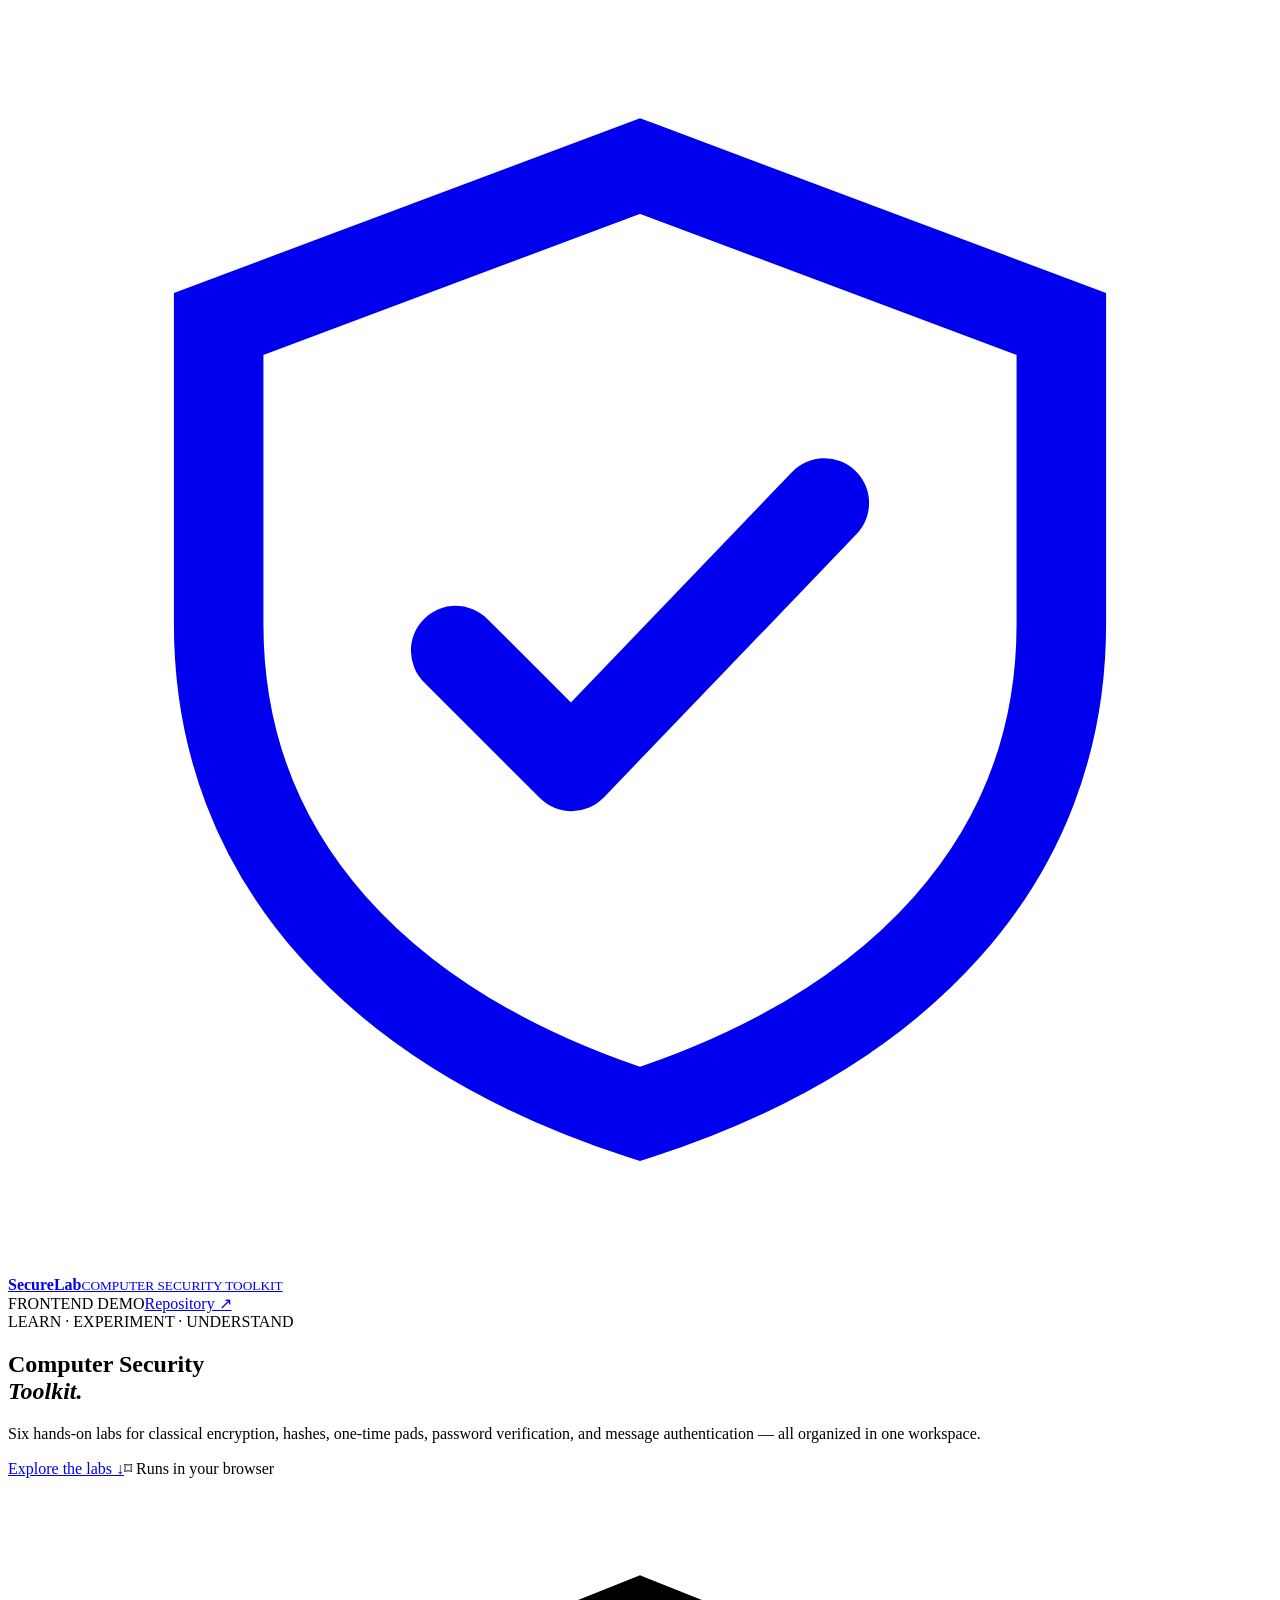
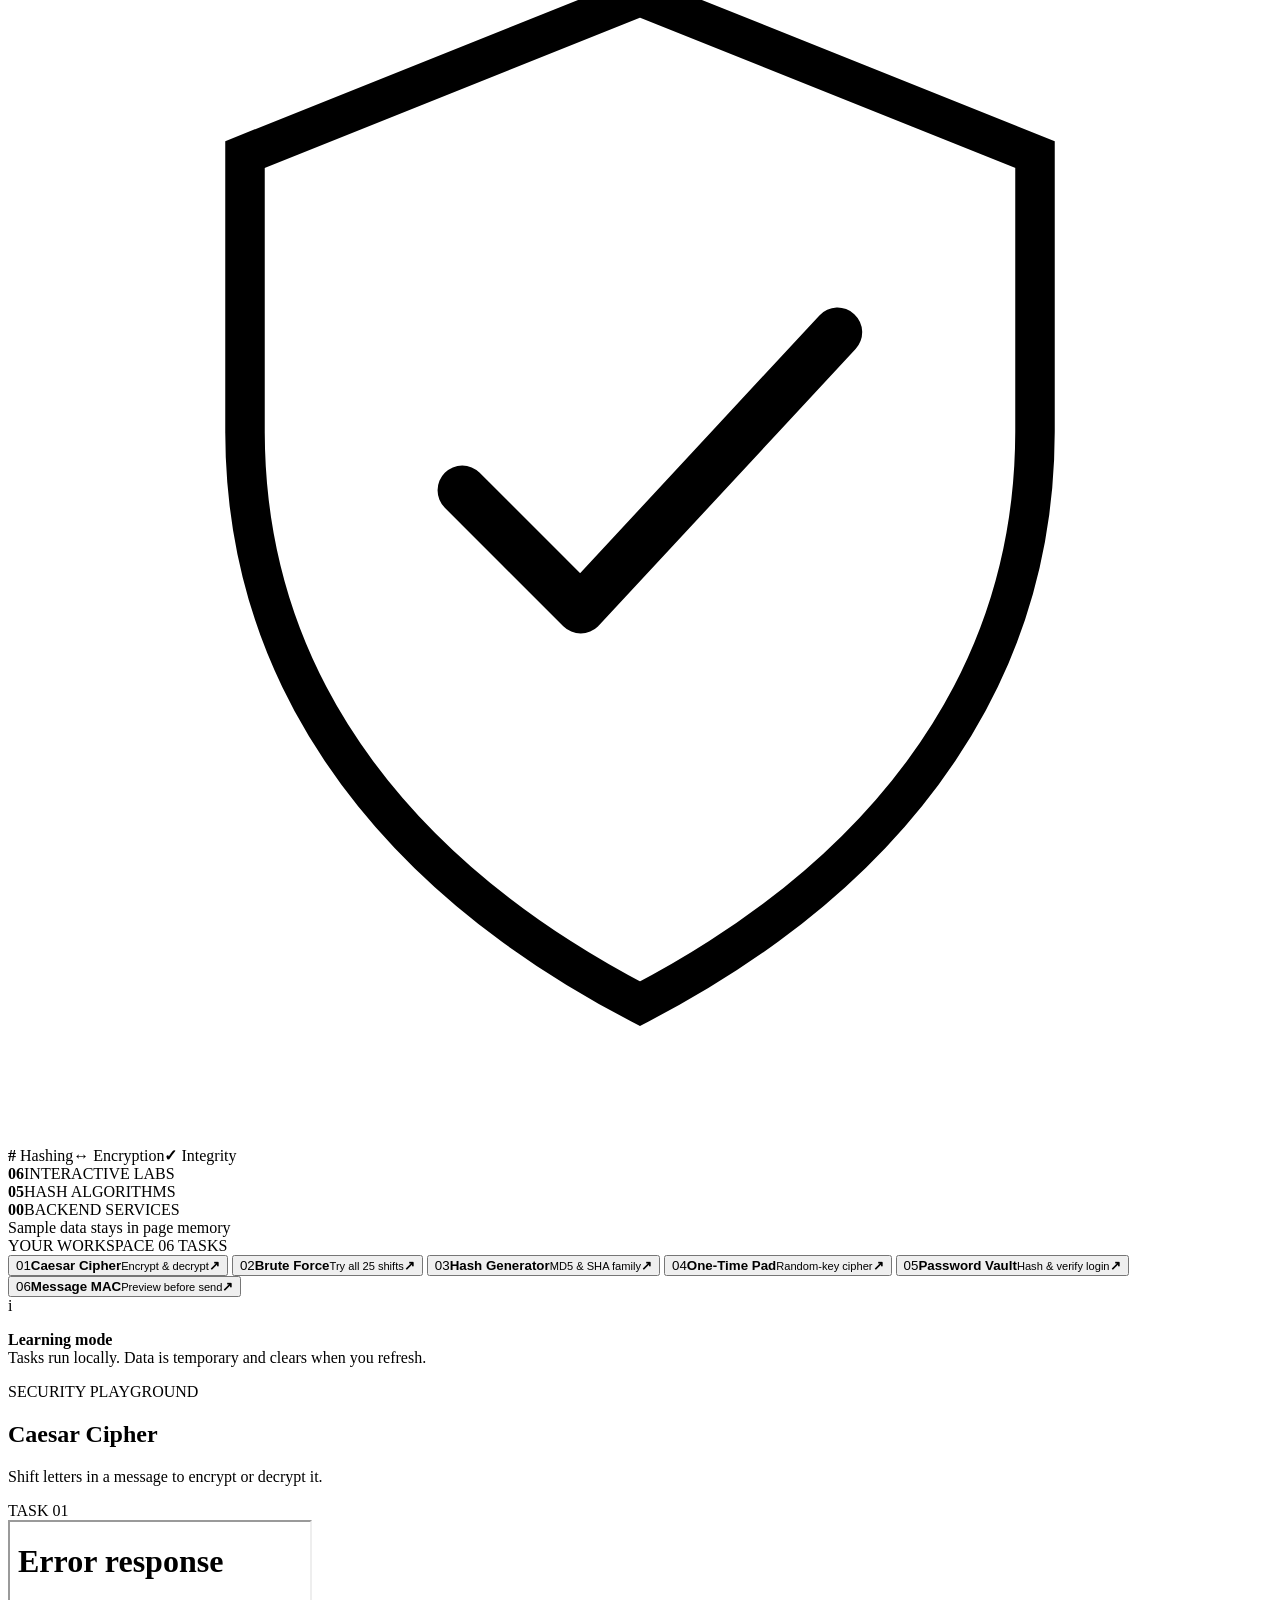
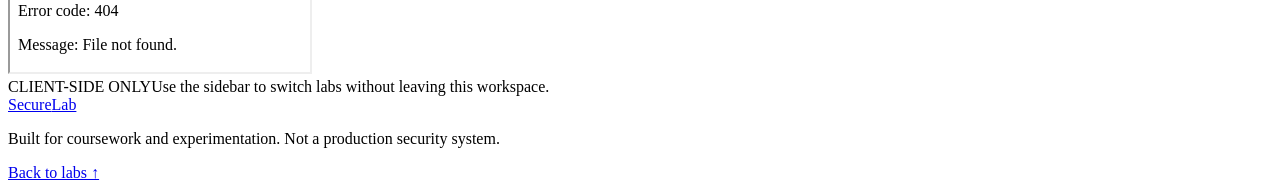
==== index.html @ 9d300cfb "Create single-page SecureLab workspace shell" ====
<!doctype html>
<html lang="en">
<head>
  <meta charset="utf-8">
  <meta name="viewport" content="width=device-width, initial-scale=1">
  <meta name="theme-color" content="#090d19">
  <meta name="description" content="Six interactive Computer Security labs in one workspace.">
  <title>SecureLab — Computer Security Toolkit</title>
  <link rel="stylesheet" href="style.css">
  <script src="app.js" defer></script>
</head>
<body>
  <div class="background-glow glow-a"></div><div class="background-glow glow-b"></div>
  <header class="topbar">
    <a class="brand" href="#" aria-label="SecureLab home">
      <span class="brand-mark"><svg viewBox="0 0 24 24" fill="none"><path d="M12 3 20 6v5.7c0 4.5-3.1 7.7-8 9.3-4.9-1.6-8-4.8-8-9.3V6l8-3Z" stroke="currentColor" stroke-width="1.7"/><path d="m8.5 12.2 2.2 2.2 4.8-5" stroke="currentColor" stroke-width="1.7" stroke-linecap="round" stroke-linejoin="round"/></svg></span>
      <span class="brand-text"><strong>Secure<span>Lab</span></strong><small>COMPUTER SECURITY TOOLKIT</small></span>
    </a>
    <div class="topbar-right"><span class="demo-pill"><i></i> FRONTEND DEMO</span><a href="https://github.com/Abdelsatttar/SECURITY-TASKS" target="_blank" rel="noreferrer">Repository ↗</a></div>
  </header>

  <main class="page">
    <section class="hero">
      <div class="hero-copy">
        <div class="eyebrow"><span></span> LEARN · EXPERIMENT · UNDERSTAND</div>
        <h1>Computer Security<br><em>Toolkit.</em></h1>
        <p>Six hands-on labs for classical encryption, hashes, one-time pads, password verification, and message authentication — all organized in one workspace.</p>
        <div class="hero-actions"><a href="#labs" class="primary-button" id="exploreBtn">Explore the labs <b>↓</b></a><span class="run-note"><span class="tiny-lock">⌑</span> Runs in your browser</span></div>
      </div>
      <div class="hero-art" aria-hidden="true">
        <div class="orbit orbit-one"></div><div class="orbit orbit-two"></div>
        <div class="core-shield"><svg viewBox="0 0 64 64" fill="none"><path d="M32 6 52 14v14c0 13.5-8.5 23-20 29C20.5 51 12 41.5 12 28V14L32 6Z" stroke="currentColor" stroke-width="2"/><path d="m23 31 6 6 13-14" stroke="currentColor" stroke-width="2.5" stroke-linecap="round" stroke-linejoin="round"/></svg></div>
        <span class="float-chip chip-a"><b class="chip-symbol purple">#</b> Hashing</span><span class="float-chip chip-b"><b class="chip-symbol cyan">↔</b> Encryption</span><span class="float-chip chip-c"><b class="chip-symbol green">✓</b> Integrity</span>
      </div>
      <div class="stats">
        <div><strong>06</strong><span>INTERACTIVE LABS</span></div><div><strong>05</strong><span>HASH ALGORITHMS</span></div><div><strong>00</strong><span>BACKEND SERVICES</span></div><div class="stats-note"><i></i> Sample data stays in page memory</div>
      </div>
    </section>

    <section class="workspace" id="labs">
      <aside class="sidebar">
        <div class="side-heading">YOUR WORKSPACE <span>06 TASKS</span></div>
        <button class="nav-item active" type="button" data-task="1"><span class="nav-no">01</span><span><strong>Caesar Cipher</strong><small>Encrypt & decrypt</small></span><b>↗</b></button>
        <button class="nav-item" type="button" data-task="2"><span class="nav-no">02</span><span><strong>Brute Force</strong><small>Try all 25 shifts</small></span><b>↗</b></button>
        <button class="nav-item" type="button" data-task="3"><span class="nav-no">03</span><span><strong>Hash Generator</strong><small>MD5 & SHA family</small></span><b>↗</b></button>
        <button class="nav-item" type="button" data-task="4"><span class="nav-no">04</span><span><strong>One-Time Pad</strong><small>Random-key cipher</small></span><b>↗</b></button>
        <button class="nav-item" type="button" data-task="5"><span class="nav-no">05</span><span><strong>Password Vault</strong><small>Hash & verify login</small></span><b>↗</b></button>
        <button class="nav-item" type="button" data-task="6"><span class="nav-no">06</span><span><strong>Message MAC</strong><small>Preview before send</small></span><b>↗</b></button>
        <div class="sidebar-note"><span>i</span><p><strong>Learning mode</strong><br>Tasks run locally. Data is temporary and clears when you refresh.</p></div>
      </aside>

      <section class="content-panel">
        <div class="content-heading"><div><div class="eyebrow"><span></span> SECURITY PLAYGROUND</div><h2 id="currentTitle">Caesar Cipher</h2><p id="currentDescription">Shift letters in a message to encrypt or decrypt it.</p></div><span class="task-counter" id="taskCounter">TASK 01 <i></i></span></div>
        <div class="frame-wrap" id="frameWrap"><iframe id="taskFrame" title="Selected Computer Security task" src="task-1.html" loading="eager"></iframe></div>
        <div class="content-bottom"><span><i></i> CLIENT-SIDE ONLY</span><span>Use the sidebar to switch labs without leaving this workspace.</span></div>
      </section>
    </section>

    <footer class="footer"><a class="footer-brand" href="#">Secure<span>Lab</span></a><p>Built for coursework and experimentation. Not a production security system.</p><a href="#labs">Back to labs ↑</a></footer>
  </main>
  <div id="toast" class="toast" role="status" aria-live="polite"></div>
</body>
</html>
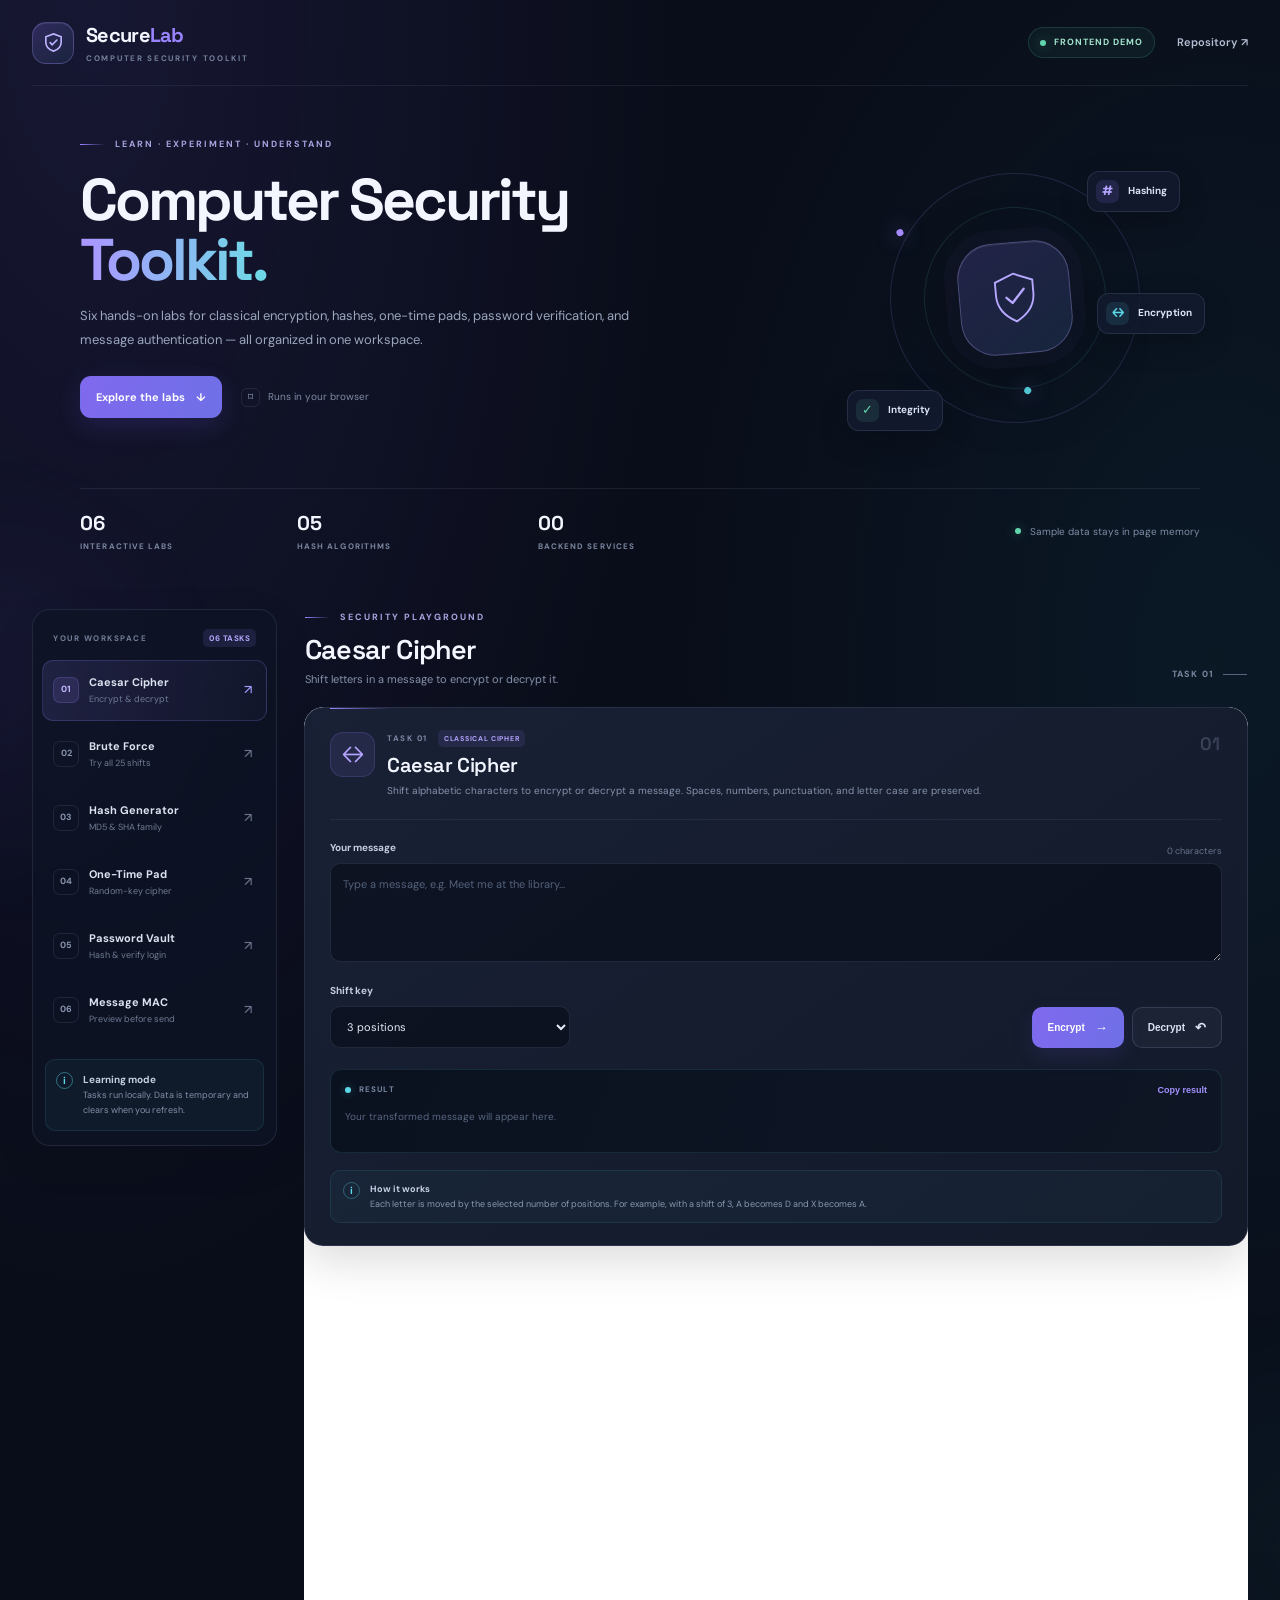
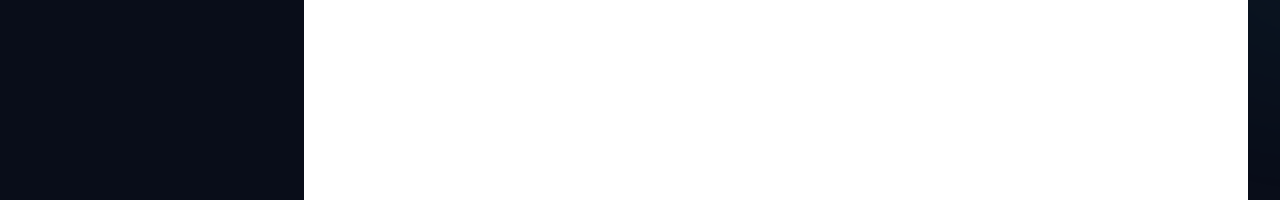
==== commit 9c9bb8ec: "Initialize shared stores before task frames load" ====
--- a/index.html
+++ b/index.html
@@ -7,6 +7,7 @@
   <meta name="description" content="Six interactive Computer Security labs in one workspace.">
   <title>SecureLab — Computer Security Toolkit</title>
   <link rel="stylesheet" href="style.css">
+  <script>window.SecurityStore = window.SecurityStore || { otpKeys: Object.create(null), users: Object.create(null), outbox: [] };</script>
   <script src="app.js" defer></script>
 </head>
 <body>
--- a/style.css
+++ b/style.css
@@ -0,0 +1,13 @@
+@import url('https://fonts.googleapis.com/css2?family=DM+Sans:wght@400;500;600;700&family=Space+Grotesk:wght@400;500;600;700&display=swap');
+:root{color-scheme:dark;--bg:#090d19;--panel:#11182a;--line:rgba(160,177,218,.13);--text:#f4f6ff;--muted:#97a3bb;--purple:#9a83ff;--cyan:#5cd8e8;--green:#60d6ad}
+*{box-sizing:border-box}html{scroll-behavior:smooth;scroll-padding-top:18px}body{margin:0;min-height:100vh;background:radial-gradient(ellipse at 7% 0%,rgba(83,67,164,.18),transparent 38rem),radial-gradient(ellipse at 95% 25%,rgba(25,125,147,.1),transparent 35rem),var(--bg);color:var(--text);font-family:'DM Sans',Inter,system-ui,sans-serif;line-height:1.55;overflow-x:hidden;position:relative}a{color:inherit;text-decoration:none}button{font:inherit}.background-glow{position:absolute;z-index:-1;pointer-events:none;border-radius:50%;filter:blur(2px)}.glow-a{width:480px;height:480px;top:450px;left:-250px;background:radial-gradient(circle,rgba(116,81,213,.07),transparent 70%)}.glow-b{width:500px;height:500px;top:1300px;right:-280px;background:radial-gradient(circle,rgba(47,184,192,.055),transparent 70%)}
+.topbar{width:min(1440px,calc(100% - 64px));height:86px;margin:auto;display:flex;align-items:center;justify-content:space-between;border-bottom:1px solid rgba(176,189,224,.09)}.brand{display:flex;align-items:center;gap:12px}.brand-mark{width:42px;height:42px;display:grid;place-items:center;border:1px solid rgba(173,153,255,.28);border-radius:14px;background:linear-gradient(145deg,rgba(142,115,255,.22),rgba(92,216,232,.07));color:#c0b3ff;box-shadow:inset 0 1px 0 rgba(255,255,255,.07)}.brand-mark svg{width:23px;height:23px}.brand-text{display:flex;flex-direction:column;line-height:1.25}.brand-text strong{font:700 20px 'Space Grotesk',sans-serif;letter-spacing:-.7px}.brand-text strong span,.footer-brand span{color:var(--purple)}.brand-text small{margin-top:5px;font-size:8px;letter-spacing:1.7px;font-weight:700;color:#74809b}.topbar-right{display:flex;align-items:center;gap:22px}.topbar-right>a{color:#b5bfd3;font-size:11px;font-weight:600}.topbar-right>a:hover{color:white}.demo-pill{display:inline-flex;align-items:center;gap:8px;padding:8px 11px;border:1px solid rgba(96,214,173,.17);border-radius:999px;background:rgba(96,214,173,.055);font-size:9px;letter-spacing:1px;color:#a4e4ce;font-weight:700;white-space:nowrap}.demo-pill i,.stats-note i,.content-bottom i{width:6px;height:6px;display:inline-block;border-radius:50%;background:var(--green);box-shadow:0 0 12px rgba(96,214,173,.45)}
+.page{width:min(1440px,calc(100% - 64px));margin:auto}.hero{min-height:400px;padding:52px 48px 0;display:grid;grid-template-columns:minmax(0,1fr) 370px;gap:30px;align-items:center}.hero-copy{padding-bottom:40px}.eyebrow{display:flex;align-items:center;gap:10px;color:#a8a4df;letter-spacing:2px;font-weight:700;font-size:9px}.eyebrow>span{height:1px;width:25px;background:linear-gradient(90deg,var(--purple),transparent)}h1{margin:18px 0 14px;font:700 clamp(42px,4.6vw,65px)/1.02 'Space Grotesk',sans-serif;letter-spacing:-3px}h1 em{font-style:normal;color:transparent;background:linear-gradient(90deg,#aa98ff 5%,#6fd8e6 96%);background-clip:text;-webkit-background-clip:text}.hero-copy>p{max-width:580px;margin:0 0 24px;color:#9aa6bd;font-size:13px;line-height:1.85}.hero-actions{display:flex;align-items:center;gap:19px;flex-wrap:wrap}.primary-button{display:inline-flex;align-items:center;justify-content:center;gap:11px;min-height:42px;padding:10px 15px;border:1px solid transparent;border-radius:11px;color:white;background:linear-gradient(110deg,#8069ee,#6f70e7);box-shadow:0 8px 25px rgba(105,85,219,.18);font-size:11px;font-weight:700;transition:transform .2s,box-shadow .2s}.primary-button:hover{transform:translateY(-2px);box-shadow:0 11px 30px rgba(105,85,219,.3)}.run-note{display:flex;align-items:center;gap:8px;color:#7f8aa3;font-size:10px}.tiny-lock{width:19px;height:19px;display:grid;place-items:center;border:1px solid var(--line);border-radius:6px;color:#9ca7c3}
+.hero-art{height:285px;position:relative;display:grid;place-items:center}.orbit{position:absolute;border:1px solid rgba(156,145,241,.17);border-radius:50%;transform:rotate(-24deg)}.orbit-one{width:250px;height:250px}.orbit-two{width:182px;height:182px;border-color:rgba(91,211,225,.13);transform:rotate(35deg)}.orbit-one:before,.orbit-two:after{content:"";position:absolute;width:7px;height:7px;border-radius:50%;background:#a48bff;box-shadow:0 0 20px rgba(164,139,255,.7)}.orbit-one:before{left:42px;top:14px}.orbit-two:after{right:23px;bottom:18px;background:#5cd8e8}.core-shield{width:112px;height:112px;display:grid;place-items:center;border-radius:35px;border:1px solid rgba(185,172,255,.31);background:linear-gradient(145deg,rgba(112,93,204,.24),rgba(31,48,78,.62));color:#b7a8ff;box-shadow:0 0 0 13px rgba(132,110,230,.035),0 25px 75px rgba(0,0,0,.32),inset 0 1px 0 rgba(255,255,255,.08);transform:rotate(-5deg)}.core-shield svg{width:60px;height:60px}.float-chip{position:absolute;display:inline-flex;align-items:center;gap:9px;padding:8px 12px 8px 8px;background:rgba(18,26,46,.9);border:1px solid rgba(166,178,219,.14);box-shadow:0 10px 30px rgba(0,0,0,.19);border-radius:12px;font-size:10px;font-weight:700;color:#dce2f6}.chip-a{top:15px;right:20px}.chip-b{right:-5px;top:137px}.chip-c{left:17px;bottom:10px}.chip-symbol{width:23px;height:23px;display:grid;place-items:center;border-radius:7px;font-size:13px;font-style:normal}.chip-symbol.purple{color:#b4a4ff;background:rgba(154,131,255,.13)}.chip-symbol.cyan{color:var(--cyan);background:rgba(92,216,232,.11)}.chip-symbol.green{color:var(--green);background:rgba(96,214,173,.11)}
+.stats{grid-column:1/-1;display:grid;grid-template-columns:.8fr .9fr .85fr 1.8fr;align-items:center;gap:24px;padding:21px 0 22px;border-top:1px solid rgba(176,189,224,.1)}.stats>div:not(.stats-note){display:flex;flex-direction:column;gap:4px}.stats strong{font:700 20px 'Space Grotesk',sans-serif}.stats>div>span{font-size:8px;color:#7b87a0;letter-spacing:1.1px;font-weight:700}.stats-note{display:flex;align-items:center;justify-self:end;gap:9px;color:#7f8ca6;font-size:10px}
+.workspace{display:grid;grid-template-columns:245px minmax(0,1fr);gap:27px;align-items:start;padding-top:34px;padding-bottom:58px}.sidebar{position:sticky;top:20px;padding:15px 9px 12px;border:1px solid var(--line);border-radius:18px;background:rgba(14,20,36,.78);box-shadow:0 15px 45px rgba(0,0,0,.08)}.side-heading{display:flex;justify-content:space-between;align-items:center;padding:4px 11px 13px;color:#737f99;font-size:8px;font-weight:700;letter-spacing:1.5px}.side-heading span{padding:3px 6px;border-radius:5px;color:#b3a7ff;background:rgba(154,131,255,.12);letter-spacing:.5px}.nav-item{width:100%;min-height:61px;display:grid;grid-template-columns:27px minmax(0,1fr) 12px;align-items:center;gap:9px;padding:8px 10px;border:1px solid transparent;border-radius:11px;background:transparent;text-align:left;cursor:pointer;transition:background .18s,border-color .18s}.nav-item+.nav-item{margin-top:3px}.nav-item:hover{background:rgba(154,131,255,.06);border-color:rgba(154,131,255,.1)}.nav-item.active{background:linear-gradient(100deg,rgba(154,131,255,.13),rgba(154,131,255,.035));border-color:rgba(154,131,255,.2)}.nav-no{width:26px;height:26px;display:grid;place-items:center;border:1px solid rgba(170,182,218,.12);border-radius:7px;color:#8995b0;font-size:9px;font-weight:700}.nav-item.active .nav-no{color:#c6baff;background:rgba(154,131,255,.12);border-color:rgba(154,131,255,.2)}.nav-item strong,.nav-item small{display:block}.nav-item strong{color:#dce2f0;font-size:11px;font-weight:700}.nav-item small{margin-top:2px;color:#6f7b94;font-size:9px}.nav-item>b{color:#69748c;font-size:13px;font-weight:500}.nav-item.active>b{color:#a89aff}.sidebar-note{display:flex;gap:10px;margin:18px 3px 2px;padding:12px 10px;background:rgba(92,216,232,.045);border:1px solid rgba(92,216,232,.11);border-radius:10px}.sidebar-note>span{width:17px;height:17px;border:1px solid rgba(92,216,232,.45);color:var(--cyan);border-radius:50%;display:grid;place-items:center;flex:0 0 auto;font-size:10px;font-weight:700}.sidebar-note p{margin:0;color:#8290a9;font-size:9px;line-height:1.65}.sidebar-note strong{color:#c5d0e4;font-size:10px}
+.content-panel{min-width:0}.content-heading{display:flex;justify-content:space-between;align-items:end;gap:15px;margin:2px 1px 18px}.content-heading h2{font:600 27px 'Space Grotesk',sans-serif;letter-spacing:-.8px;margin:8px 0 4px}.content-heading p{color:#8692ab;font-size:11px;margin:0}.task-counter{display:flex;align-items:center;gap:9px;color:#7a86a0;font-size:9px;font-weight:700;letter-spacing:1.15px;padding-bottom:7px;white-space:nowrap}.task-counter i{width:24px;height:1px;background:#59647e}.frame-wrap{overflow:hidden;background:transparent;border-radius:20px;min-width:0}.frame-wrap iframe{display:block;width:100%;height:510px;border:0;overflow:hidden;background:transparent;transition:height .15s ease}.content-bottom{display:flex;justify-content:space-between;align-items:center;gap:14px;padding:12px 4px;color:#69768e;font-size:9px}.content-bottom>span:first-child{display:flex;align-items:center;gap:7px;font-size:8px;letter-spacing:1px;font-weight:700;white-space:nowrap}.content-bottom>span:last-child{text-align:right}.footer{display:flex;align-items:center;gap:18px;padding:24px 2px;border-top:1px solid rgba(176,189,224,.09)}.footer-brand{font:700 15px 'Space Grotesk',sans-serif}.footer p{flex:1;margin:0;color:#65718a;font-size:9px}.footer>a:last-child{color:#9585ec;font-size:9px;font-weight:700;white-space:nowrap}.toast{position:fixed;z-index:20;right:22px;bottom:22px;max-width:min(380px,calc(100vw - 44px));padding:12px 16px;border:1px solid rgba(96,214,173,.24);border-radius:11px;background:rgba(17,28,43,.97);color:#b8f1db;box-shadow:0 12px 40px rgba(0,0,0,.35);font-size:11px;opacity:0;transform:translateY(8px);pointer-events:none;transition:opacity .2s,transform .2s}.toast.show{opacity:1;transform:translateY(0)}
+@media(max-width:1050px){.topbar,.page{width:calc(100% - 40px)}.hero{padding-inline:22px;grid-template-columns:minmax(0,1fr) 300px;gap:17px}.hero-art{transform:scale(.85);transform-origin:center right}.workspace{grid-template-columns:210px minmax(0,1fr);gap:18px}.sidebar{padding-inline:6px}.nav-item{grid-template-columns:25px minmax(0,1fr) 8px;gap:7px;padding-inline:8px}}
+@media(max-width:800px){.topbar,.page{width:calc(100% - 30px)}.topbar{height:74px}.topbar-right{gap:12px}.topbar-right>a{font-size:0}.topbar-right>a:after{content:"↗";font-size:15px}.hero{min-height:350px;padding:42px 12px 0;grid-template-columns:minmax(0,1fr) 220px;gap:6px}.hero-art{transform:scale(.72);transform-origin:center right;margin-left:-25px}.hero-copy>p{font-size:12px}.stats{grid-template-columns:repeat(3,1fr)}.stats-note{display:none}.workspace{grid-template-columns:1fr;padding-top:23px;gap:19px}.sidebar{position:static;display:grid;grid-template-columns:repeat(3,minmax(0,1fr));gap:5px;padding:9px}.side-heading{grid-column:1/-1;padding:4px 8px 8px}.nav-item{grid-template-columns:24px minmax(0,1fr);min-height:54px;padding:6px;gap:7px}.nav-item>b{display:none}.nav-item strong{font-size:10px}.nav-item small{font-size:8px}.sidebar-note{grid-column:1/-1;margin:7px 1px 0}.sidebar-note p{font-size:10px}.frame-wrap iframe{height:560px}.content-heading h2{font-size:24px}}
+@media(max-width:540px){.topbar,.page{width:calc(100% - 22px)}.brand-mark{width:36px;height:36px;border-radius:12px}.brand-text strong{font-size:17px}.brand-text small{font-size:6.5px;letter-spacing:1px}.demo-pill{padding:7px 8px;font-size:7px;letter-spacing:.5px}.hero{display:block;padding:38px 9px 0}.hero-copy{padding-bottom:0}.eyebrow{font-size:8px;letter-spacing:1.35px}h1{font-size:43px;letter-spacing:-2px}.hero-copy>p{font-size:11px}.hero-art{height:190px;width:100%;margin:5px auto -47px;transform:scale(.66);transform-origin:top center}.stats{gap:10px;padding:16px 0}.stats strong{font-size:17px}.stats>div>span{font-size:6.5px;letter-spacing:.4px}.sidebar{grid-template-columns:repeat(2,minmax(0,1fr))}.nav-item strong{font-size:9px}.nav-item small{font-size:7px}.content-heading{align-items:flex-start}.content-heading h2{font-size:22px}.content-heading p{font-size:9px;max-width:250px}.task-counter{font-size:7px;gap:4px}.task-counter i{width:12px}.frame-wrap iframe{height:620px}.content-bottom{font-size:8px;align-items:flex-start}.content-bottom>span:last-child{max-width:58%}.footer{flex-wrap:wrap;gap:10px}.footer p{order:3;flex-basis:100%;line-height:1.7}.footer>a:last-child{margin-left:auto}.toast{right:11px;bottom:11px;max-width:calc(100vw - 22px)}}
+@media(prefers-reduced-motion:reduce){*,*:before,*:after{scroll-behavior:auto!important;transition-duration:.01ms!important;animation-duration:.01ms!important}}
